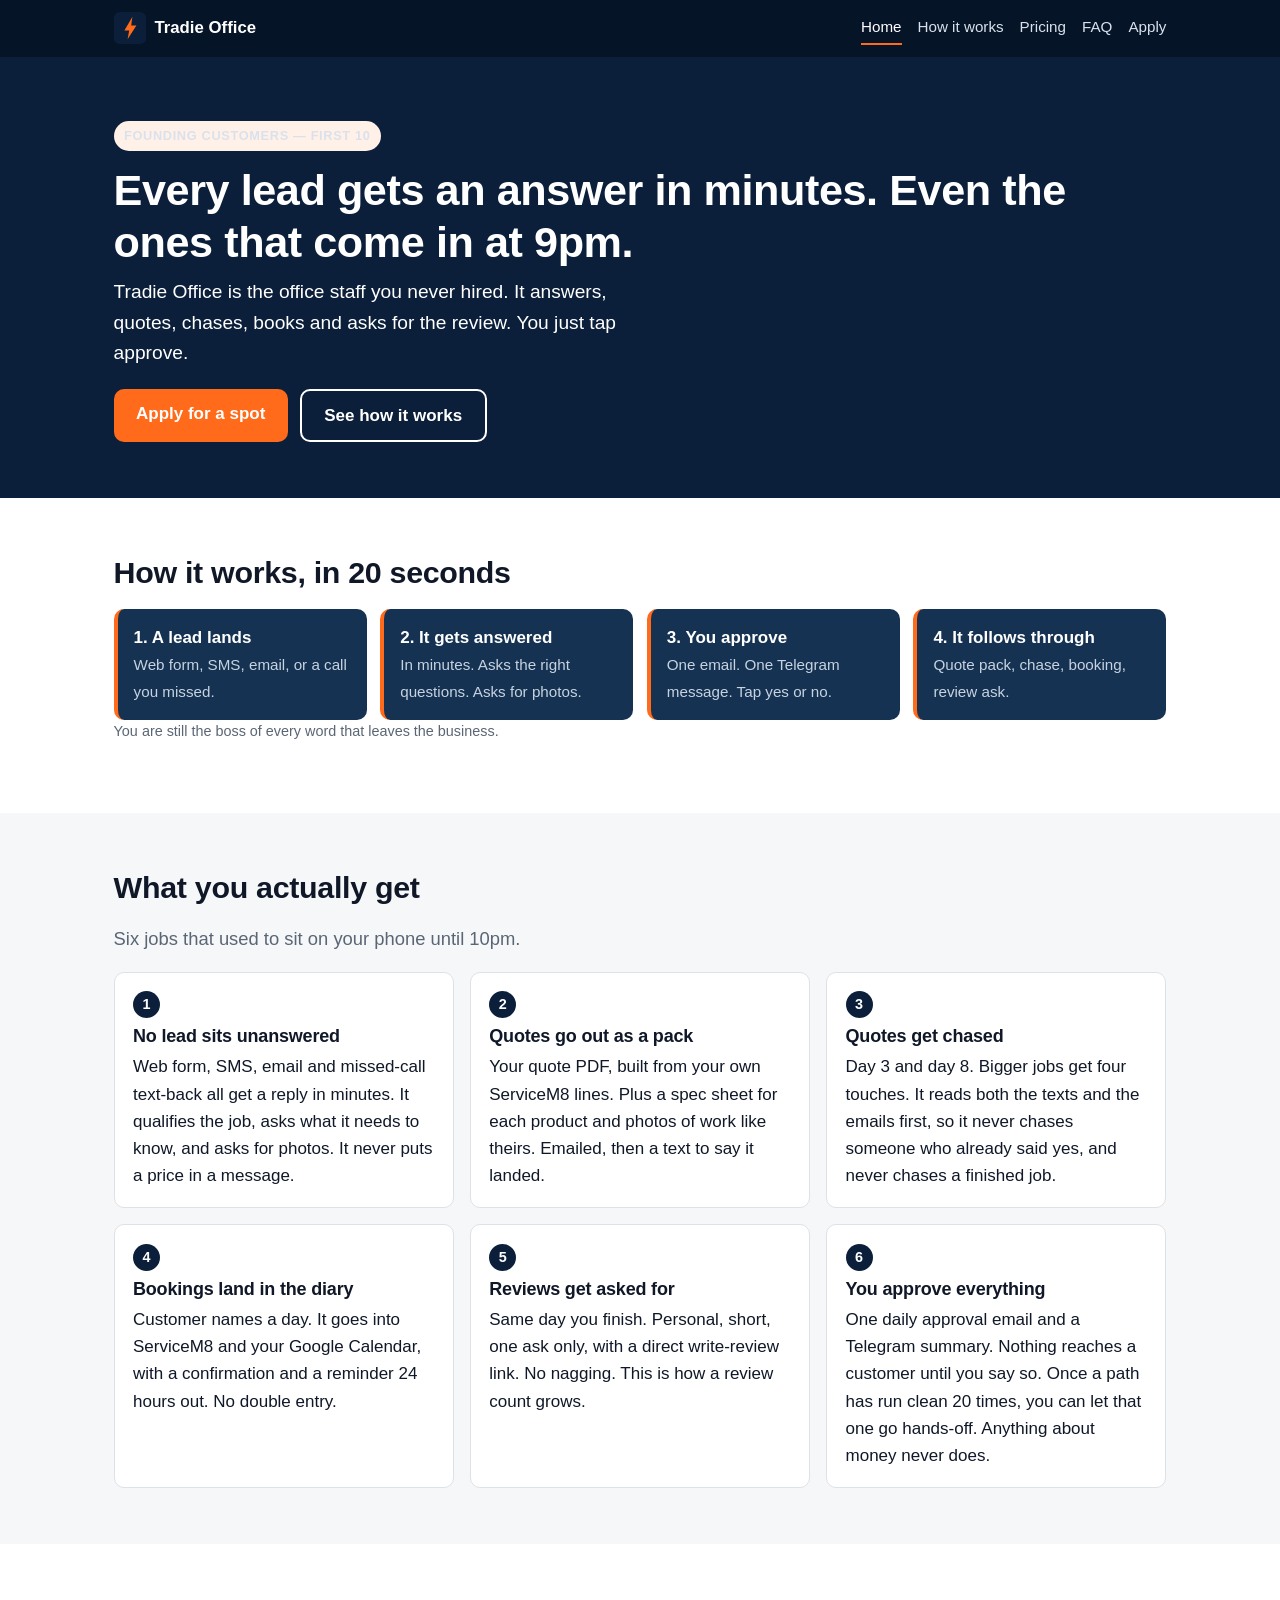
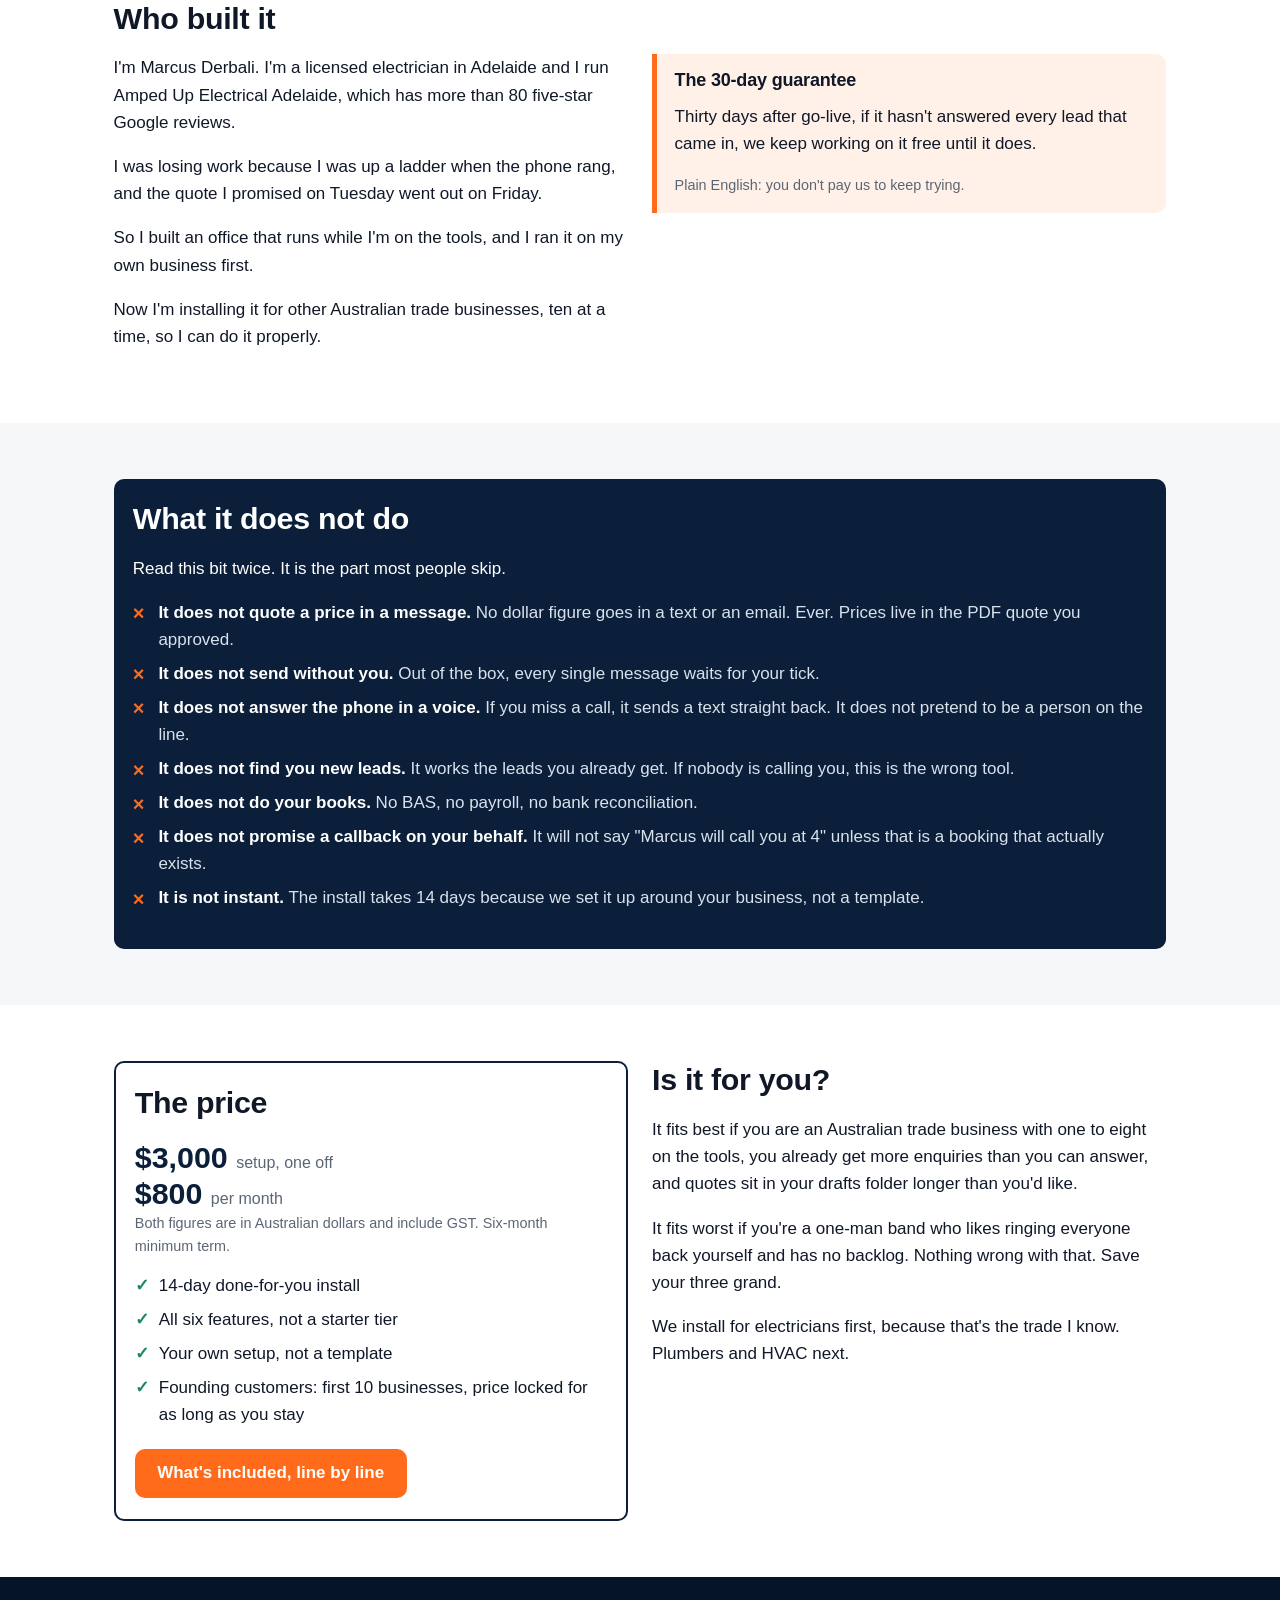
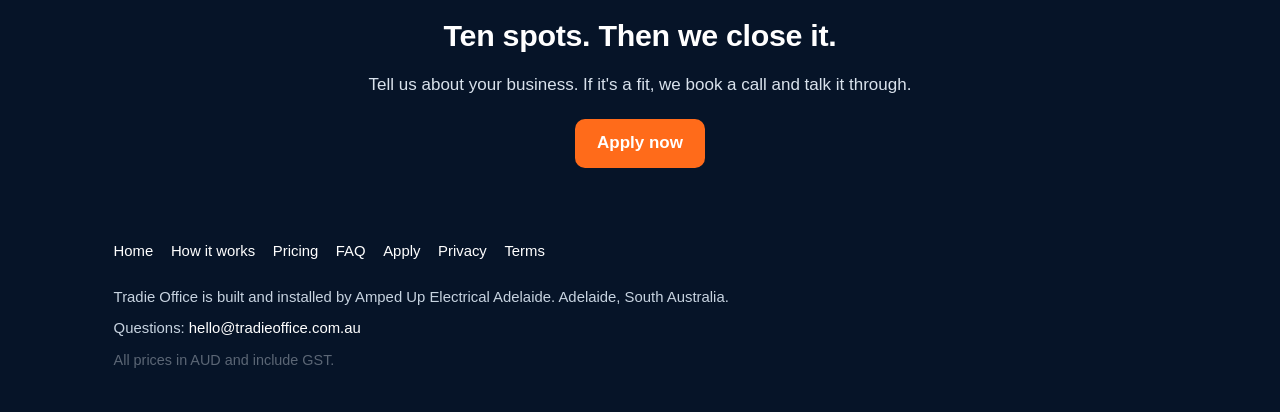
==== index.html @ 0591bdf0 "Tradie Office marketing site" ====
<!doctype html>
<html lang="en-AU">
<head>
<meta charset="utf-8">
<meta name="viewport" content="width=device-width, initial-scale=1">
<title>Tradie Office — the AI office for Australian trade businesses</title>
<meta name="description" content="Every lead answered in minutes. Quote packs, follow-ups, bookings and review asks — done for you, and nothing goes out without your OK. Built by a licensed Adelaide electrician.">
<link rel="canonical" href="https://ampedupelectricaladl.github.io/tradie-office-site/">
<meta property="og:type" content="website">
<meta property="og:site_name" content="Tradie Office">
<meta property="og:title" content="Tradie Office — the AI office for Australian trade businesses">
<meta property="og:description" content="Every lead answered in minutes. Quote packs, follow-ups, bookings and review asks. Nothing goes out without your OK.">
<meta property="og:url" content="https://ampedupelectricaladl.github.io/tradie-office-site/">
<meta property="og:image" content="https://ampedupelectricaladl.github.io/tradie-office-site/assets/logo.svg">
<meta property="og:locale" content="en_AU">
<meta name="twitter:card" content="summary">
<meta name="theme-color" content="#0B1F3A">
<link rel="icon" href="assets/mark.svg" type="image/svg+xml">
<link rel="stylesheet" href="assets/site.css">
</head>
<body>
<a class="skip" href="#main">Skip to content</a>

<header class="site-header">
  <div class="wrap">
    <a class="brand" href="index.html"><img src="assets/mark.svg" alt=""><span>Tradie Office</span></a>
    <nav class="nav" aria-label="Main">
      <a href="index.html" aria-current="page">Home</a>
      <a href="how-it-works.html">How it works</a>
      <a href="pricing.html">Pricing</a>
      <a href="faq.html">FAQ</a>
      <a href="apply.html">Apply</a>
    </nav>
  </div>
</header>

<main id="main">

  <section class="hero">
    <div class="wrap">
      <p class="badge">Founding customers — first 10</p>
      <h1>Every lead gets an answer in minutes. Even the ones that come in at 9pm.</h1>
      <p class="promise">Tradie Office is the office staff you never hired. It answers, quotes, chases, books and asks for the review. You just tap approve.</p>
      <div class="btn-row">
        <a class="btn" href="apply.html">Apply for a spot</a>
        <a class="btn btn-ghost" href="how-it-works.html">See how it works</a>
      </div>
    </div>
  </section>

  <section class="section">
    <div class="wrap">
      <h2>How it works, in 20 seconds</h2>
      <ol class="strip">
        <li><strong>1. A lead lands</strong><span>Web form, SMS, email, or a call you missed.</span></li>
        <li><strong>2. It gets answered</strong><span>In minutes. Asks the right questions. Asks for photos.</span></li>
        <li><strong>3. You approve</strong><span>One email. One Telegram message. Tap yes or no.</span></li>
        <li><strong>4. It follows through</strong><span>Quote pack, chase, booking, review ask.</span></li>
      </ol>
      <p class="small">You are still the boss of every word that leaves the business.</p>
    </div>
  </section>

  <section class="section section-alt">
    <div class="wrap">
      <h2>What you actually get</h2>
      <p class="lede">Six jobs that used to sit on your phone until 10pm.</p>
      <div class="grid grid-3">
        <article class="card">
          <span class="num">1</span>
          <h3>No lead sits unanswered</h3>
          <p>Web form, SMS, email and missed-call text-back all get a reply in minutes. It qualifies the job, asks what it needs to know, and asks for photos. It never puts a price in a message.</p>
        </article>
        <article class="card">
          <span class="num">2</span>
          <h3>Quotes go out as a pack</h3>
          <p>Your quote PDF, built from your own ServiceM8 lines. Plus a spec sheet for each product and photos of work like theirs. Emailed, then a text to say it landed.</p>
        </article>
        <article class="card">
          <span class="num">3</span>
          <h3>Quotes get chased</h3>
          <p>Day 3 and day 8. Bigger jobs get four touches. It reads both the texts and the emails first, so it never chases someone who already said yes, and never chases a finished job.</p>
        </article>
        <article class="card">
          <span class="num">4</span>
          <h3>Bookings land in the diary</h3>
          <p>Customer names a day. It goes into ServiceM8 and your Google Calendar, with a confirmation and a reminder 24 hours out. No double entry.</p>
        </article>
        <article class="card">
          <span class="num">5</span>
          <h3>Reviews get asked for</h3>
          <p>Same day you finish. Personal, short, one ask only, with a direct write-review link. No nagging. This is how a review count grows.</p>
        </article>
        <article class="card">
          <span class="num">6</span>
          <h3>You approve everything</h3>
          <p>One daily approval email and a Telegram summary. Nothing reaches a customer until you say so. Once a path has run clean 20 times, you can let that one go hands-off. Anything about money never does.</p>
        </article>
      </div>
    </div>
  </section>

  <section class="section">
    <div class="wrap">
      <h2>Who built it</h2>
      <div class="grid grid-2">
        <div>
          <p>I'm Marcus Derbali. I'm a licensed electrician in Adelaide and I run Amped Up Electrical Adelaide, which has more than 80 five-star Google reviews.</p>
          <p>I was losing work because I was up a ladder when the phone rang, and the quote I promised on Tuesday went out on Friday.</p>
          <p>So I built an office that runs while I'm on the tools, and I ran it on my own business first.</p>
          <p>Now I'm installing it for other Australian trade businesses, ten at a time, so I can do it properly.</p>
        </div>
        <div>
          <div class="guarantee">
            <h3>The 30-day guarantee</h3>
            <p>Thirty days after go-live, if it hasn't answered every lead that came in, we keep working on it free until it does.</p>
            <p class="small">Plain English: you don't pay us to keep trying.</p>
          </div>
        </div>
      </div>
    </div>
  </section>

  <section class="section section-alt">
    <div class="wrap">
      <div class="honest">
        <h2>What it does not do</h2>
        <p>Read this bit twice. It is the part most people skip.</p>
        <ul>
          <li><strong>It does not quote a price in a message.</strong> No dollar figure goes in a text or an email. Ever. Prices live in the PDF quote you approved.</li>
          <li><strong>It does not send without you.</strong> Out of the box, every single message waits for your tick.</li>
          <li><strong>It does not answer the phone in a voice.</strong> If you miss a call, it sends a text straight back. It does not pretend to be a person on the line.</li>
          <li><strong>It does not find you new leads.</strong> It works the leads you already get. If nobody is calling you, this is the wrong tool.</li>
          <li><strong>It does not do your books.</strong> No BAS, no payroll, no bank reconciliation.</li>
          <li><strong>It does not promise a callback on your behalf.</strong> It will not say "Marcus will call you at 4" unless that is a booking that actually exists.</li>
          <li><strong>It is not instant.</strong> The install takes 14 days because we set it up around your business, not a template.</li>
        </ul>
      </div>
    </div>
  </section>

  <section class="section">
    <div class="wrap">
      <div class="grid grid-2">
        <div class="price">
          <h2>The price</h2>
          <span class="figure">$3,000 <small>setup, one off</small></span>
          <span class="figure">$800 <small>per month</small></span>
          <p class="small">Both figures are in Australian dollars and include GST. Six-month minimum term.</p>
          <ul>
            <li>14-day done-for-you install</li>
            <li>All six features, not a starter tier</li>
            <li>Your own setup, not a template</li>
            <li>Founding customers: first 10 businesses, price locked for as long as you stay</li>
          </ul>
          <div class="btn-row"><a class="btn" href="pricing.html">What's included, line by line</a></div>
        </div>
        <div>
          <h2>Is it for you?</h2>
          <p>It fits best if you are an Australian trade business with one to eight on the tools, you already get more enquiries than you can answer, and quotes sit in your drafts folder longer than you'd like.</p>
          <p>It fits worst if you're a one-man band who likes ringing everyone back yourself and has no backlog. Nothing wrong with that. Save your three grand.</p>
          <p>We install for electricians first, because that's the trade I know. Plumbers and HVAC next.</p>
        </div>
      </div>
    </div>
  </section>

  <section class="cta-band">
    <div class="wrap">
      <h2>Ten spots. Then we close it.</h2>
      <p>Tell us about your business. If it's a fit, we book a call and talk it through.</p>
      <div class="btn-row centre-row"><a class="btn" href="apply.html">Apply now</a></div>
    </div>
  </section>

</main>

<footer class="site-footer">
  <div class="wrap">
    <ul class="foot-nav">
      <li><a href="index.html">Home</a></li>
      <li><a href="how-it-works.html">How it works</a></li>
      <li><a href="pricing.html">Pricing</a></li>
      <li><a href="faq.html">FAQ</a></li>
      <li><a href="apply.html">Apply</a></li>
      <li><a href="privacy.html">Privacy</a></li>
      <li><a href="terms.html">Terms</a></li>
    </ul>
    <p>Tradie Office is built and installed by Amped Up Electrical Adelaide. Adelaide, South Australia.</p>
    <p>Questions: <a href="mailto:hello@tradieoffice.com.au">hello@tradieoffice.com.au</a></p>
    <p class="small">All prices in AUD and include GST.</p>
  </div>
</footer>
</body>
</html>
---- assets/site.css ----
/* Tradie Office — marketing site
   One stylesheet. No build step. No network fonts. System stack only.
   Colours: navy #0B1F3A, orange #FF6B1A, white.
   Mobile-first: base rules are phone rules; media queries add width. */

:root {
  --navy: #0B1F3A;
  --navy-deep: #061428;
  --navy-mid: #153252;
  --orange: #FF6B1A;
  --orange-dark: #D4530A;
  --orange-soft: #FFF1E8;
  --white: #FFFFFF;
  --off-white: #F6F7F9;
  --border: #DDE2E8;
  --text: #101828;
  --muted: #5B6675;
  --green: #1B8A5A;
  --maxw: 68rem;
  --radius: 10px;
}

*, *::before, *::after { box-sizing: border-box; }

html { -webkit-text-size-adjust: 100%; scroll-behavior: smooth; }

body {
  margin: 0;
  font-family: -apple-system, BlinkMacSystemFont, "Segoe UI", Roboto,
    "Helvetica Neue", Arial, "Noto Sans", sans-serif;
  font-size: 1.0625rem;
  line-height: 1.6;
  color: var(--text);
  background: var(--white);
}

h1, h2, h3 { line-height: 1.2; margin: 0 0 0.6em; font-weight: 700; letter-spacing: -0.01em; }
h1 { font-size: 2rem; }
h2 { font-size: 1.5rem; }
h3 { font-size: 1.125rem; }
p { margin: 0 0 1em; }
ul, ol { margin: 0 0 1em; padding-left: 1.25rem; }
li { margin-bottom: 0.4em; }
a { color: var(--orange-dark); }
a:hover { color: var(--orange); }
img, svg { max-width: 100%; height: auto; }
hr { border: 0; border-top: 1px solid var(--border); margin: 2rem 0; }

.wrap { width: 100%; max-width: var(--maxw); margin: 0 auto; padding: 0 1.1rem; }
.section { padding: 2.5rem 0; }
.section-alt { background: var(--off-white); }
.lede { font-size: 1.15rem; color: var(--muted); }
.small { font-size: 0.9rem; color: var(--muted); }
.centre { text-align: center; }

/* ---------- skip link ---------- */
.skip {
  position: absolute; left: -9999px; top: 0;
  background: var(--orange); color: #fff; padding: 0.6rem 1rem; z-index: 50;
}
.skip:focus { left: 0; }

/* ---------- header / nav ---------- */
.site-header { background: var(--navy-deep); color: var(--white); }
.site-header .wrap {
  display: flex; flex-wrap: wrap; align-items: center;
  gap: 0.5rem 1rem; padding-top: 0.75rem; padding-bottom: 0.75rem;
}
.brand { display: flex; align-items: center; gap: 0.55rem; text-decoration: none; color: var(--white); font-weight: 700; }
.brand img { width: 2rem; height: 2rem; }
.brand span { font-size: 1.05rem; }
.nav { display: flex; flex-wrap: wrap; gap: 0.35rem 1rem; margin-left: auto; }
.nav a { color: #D9E2EC; text-decoration: none; font-size: 0.95rem; padding: 0.2rem 0; }
.nav a:hover, .nav a[aria-current="page"] { color: var(--white); border-bottom: 2px solid var(--orange); }

/* ---------- buttons ---------- */
.btn {
  display: inline-block; background: var(--orange); color: #fff;
  font-weight: 700; text-decoration: none; padding: 0.85rem 1.4rem;
  border-radius: var(--radius); border: 0; cursor: pointer;
  font-size: 1.0625rem; font-family: inherit; line-height: 1.3;
}
.btn:hover { background: var(--orange-dark); color: #fff; }
.btn-ghost { background: transparent; border: 2px solid var(--white); color: var(--white); }
.btn-ghost:hover { background: rgba(255,255,255,0.12); color: #fff; }
.btn-row { display: flex; flex-wrap: wrap; gap: 0.75rem; margin: 1.25rem 0 0; }
.btn-row.centre-row { justify-content: center; }

/* ---------- hero ---------- */
.hero { background: var(--navy); color: var(--white); padding: 2.75rem 0 2.5rem; }
.hero h1 { font-size: 2rem; margin-bottom: 0.5rem; }
.hero p { color: #D9E2EC; }
.hero .promise { font-size: 1.2rem; color: #fff; max-width: 34rem; }
.badge {
  display: inline-block; background: var(--orange-soft); color: var(--orange-dark);
  font-weight: 700; font-size: 0.8rem; text-transform: uppercase;
  letter-spacing: 0.05em; padding: 0.3rem 0.65rem; border-radius: 999px; margin-bottom: 0.9rem;
}

/* ---------- strip (20 second how it works) ---------- */
.strip { display: grid; gap: 0.85rem; margin: 0; padding: 0; list-style: none; counter-reset: step; }
.strip li {
  background: var(--navy-mid); border-radius: var(--radius); padding: 0.9rem 1rem;
  border-left: 4px solid var(--orange); margin: 0;
}
.strip strong { display: block; color: #fff; }
.strip span { color: #C7D3E0; font-size: 0.95rem; }

/* ---------- cards ---------- */
.grid { display: grid; gap: 1rem; }
.card {
  background: var(--white); border: 1px solid var(--border);
  border-radius: var(--radius); padding: 1.1rem 1.15rem;
}
.card h3 { margin-bottom: 0.35rem; }
.card p:last-child { margin-bottom: 0; }
.card .num {
  display: inline-block; background: var(--navy); color: #fff; font-weight: 700;
  width: 1.7rem; height: 1.7rem; line-height: 1.7rem; text-align: center;
  border-radius: 50%; font-size: 0.9rem; margin-bottom: 0.5rem;
}

/* ---------- honesty block ---------- */
.honest { background: var(--navy); color: #fff; border-radius: var(--radius); padding: 1.3rem 1.2rem; }
.honest h2 { color: #fff; }
.honest ul { list-style: none; padding: 0; }
.honest li { padding-left: 1.6rem; position: relative; color: #D9E2EC; }
.honest li::before {
  content: "\00d7"; position: absolute; left: 0; top: -0.1rem;
  color: var(--orange); font-weight: 700; font-size: 1.25rem;
}
.honest strong { color: #fff; }

/* ---------- price ---------- */
.price {
  border: 2px solid var(--navy); border-radius: var(--radius);
  padding: 1.3rem 1.2rem; background: var(--white);
}
.price .figure { font-size: 1.9rem; font-weight: 700; color: var(--navy); display: block; line-height: 1.2; }
.price .figure small { font-size: 1rem; font-weight: 400; color: var(--muted); }
.price ul { list-style: none; padding: 0; }
.price li { padding-left: 1.5rem; position: relative; }
.price li::before { content: "\2713"; position: absolute; left: 0; color: var(--green); font-weight: 700; }

.guarantee {
  border-left: 5px solid var(--orange); background: var(--orange-soft);
  padding: 1rem 1.1rem; border-radius: 0 var(--radius) var(--radius) 0;
}
.guarantee p:last-child { margin-bottom: 0; }

/* ---------- CTA band ---------- */
.cta-band { background: var(--navy-deep); color: #fff; text-align: center; padding: 2.5rem 0; }
.cta-band h2 { color: #fff; }
.cta-band p { color: #D9E2EC; }

/* ---------- timeline (how it works) ---------- */
.timeline { list-style: none; padding: 0; margin: 0; border-left: 3px solid var(--border); }
.timeline li { position: relative; padding: 0 0 1.4rem 1.3rem; margin: 0; }
.timeline li::before {
  content: ""; position: absolute; left: -0.55rem; top: 0.45rem;
  width: 0.85rem; height: 0.85rem; background: var(--orange); border-radius: 50%;
}
.timeline h3 { margin-bottom: 0.2rem; }
.day { font-size: 0.8rem; font-weight: 700; text-transform: uppercase; letter-spacing: 0.05em; color: var(--orange-dark); }

/* ---------- FAQ ---------- */
.faq { border-top: 1px solid var(--border); }
.faq details { border-bottom: 1px solid var(--border); padding: 0.9rem 0; }
.faq summary { font-weight: 700; cursor: pointer; font-size: 1.0625rem; }
.faq summary::-webkit-details-marker { display: none; }
.faq summary::marker { content: ""; }
.faq summary::before { content: "+ "; color: var(--orange); font-weight: 700; }
.faq details[open] summary::before { content: "\2212 "; }
.faq details > *:not(summary) { margin-top: 0.7rem; }

/* ---------- form ---------- */
.form { display: grid; gap: 1rem; max-width: 34rem; }
.field label { display: block; font-weight: 700; margin-bottom: 0.3rem; font-size: 0.97rem; }
.field input, .field select, .field textarea {
  width: 100%; padding: 0.7rem 0.75rem; font-size: 1.0625rem; font-family: inherit;
  border: 1px solid var(--border); border-radius: var(--radius); background: #fff; color: var(--text);
}
.field input:focus, .field select:focus, .field textarea:focus {
  outline: 3px solid rgba(255,107,26,0.35); border-color: var(--orange);
}
.field .hint { display: block; font-size: 0.85rem; color: var(--muted); margin-top: 0.25rem; }
.form-note { font-size: 0.9rem; color: var(--muted); }
.form-status { padding: 0.9rem 1rem; border-radius: var(--radius); font-weight: 700; }
.form-status.ok { background: #E7F5EE; color: var(--green); border: 1px solid var(--green); }
.form-status.err { background: var(--orange-soft); color: var(--orange-dark); border: 1px solid var(--orange); }
[hidden] { display: none !important; }

/* ---------- table ---------- */
.table-wrap { overflow-x: auto; }
table { border-collapse: collapse; width: 100%; font-size: 0.97rem; }
th, td { text-align: left; padding: 0.6rem 0.7rem; border-bottom: 1px solid var(--border); vertical-align: top; }
th { background: var(--off-white); font-weight: 700; }

/* ---------- footer ---------- */
.site-footer { background: var(--navy-deep); color: #C7D3E0; padding: 2rem 0; font-size: 0.93rem; }
.site-footer a { color: #fff; text-decoration: none; }
.site-footer a:hover { text-decoration: underline; }
.site-footer .foot-nav { display: flex; flex-wrap: wrap; gap: 0.4rem 1.1rem; margin-bottom: 1rem; padding: 0; list-style: none; }
.site-footer p { margin-bottom: 0.5rem; }

/* ---------- wider screens ---------- */
@media (min-width: 40rem) {
  h1 { font-size: 2.6rem; }
  h2 { font-size: 1.9rem; }
  .hero h1 { font-size: 2.7rem; }
  .hero { padding: 4rem 0 3.5rem; }
  .section { padding: 3.5rem 0; }
  .strip { grid-template-columns: repeat(2, 1fr); }
  .grid-2 { grid-template-columns: repeat(2, 1fr); }
}

@media (min-width: 60rem) {
  .strip { grid-template-columns: repeat(4, 1fr); }
  .grid-3 { grid-template-columns: repeat(3, 1fr); }
  .grid-2 { grid-template-columns: repeat(2, 1fr); gap: 1.5rem; }
}

@media (prefers-reduced-motion: reduce) {
  html { scroll-behavior: auto; }
}
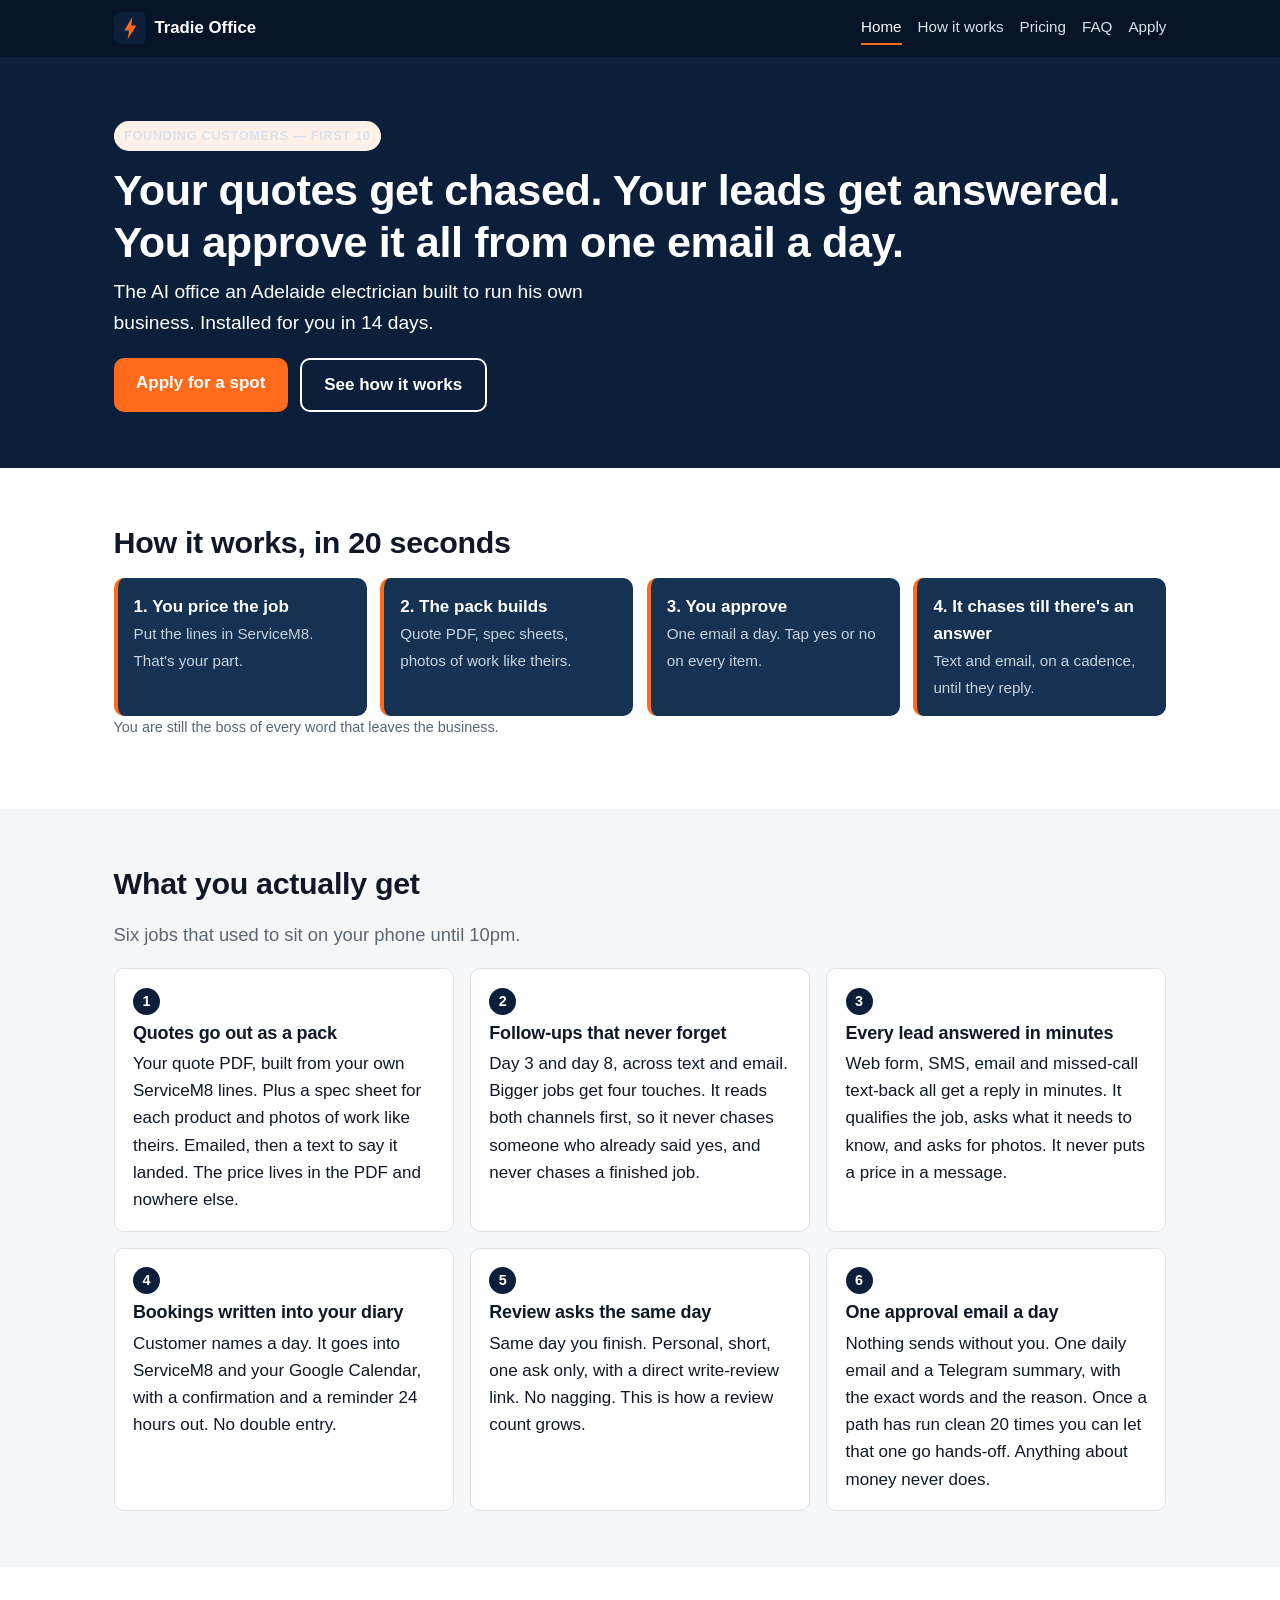
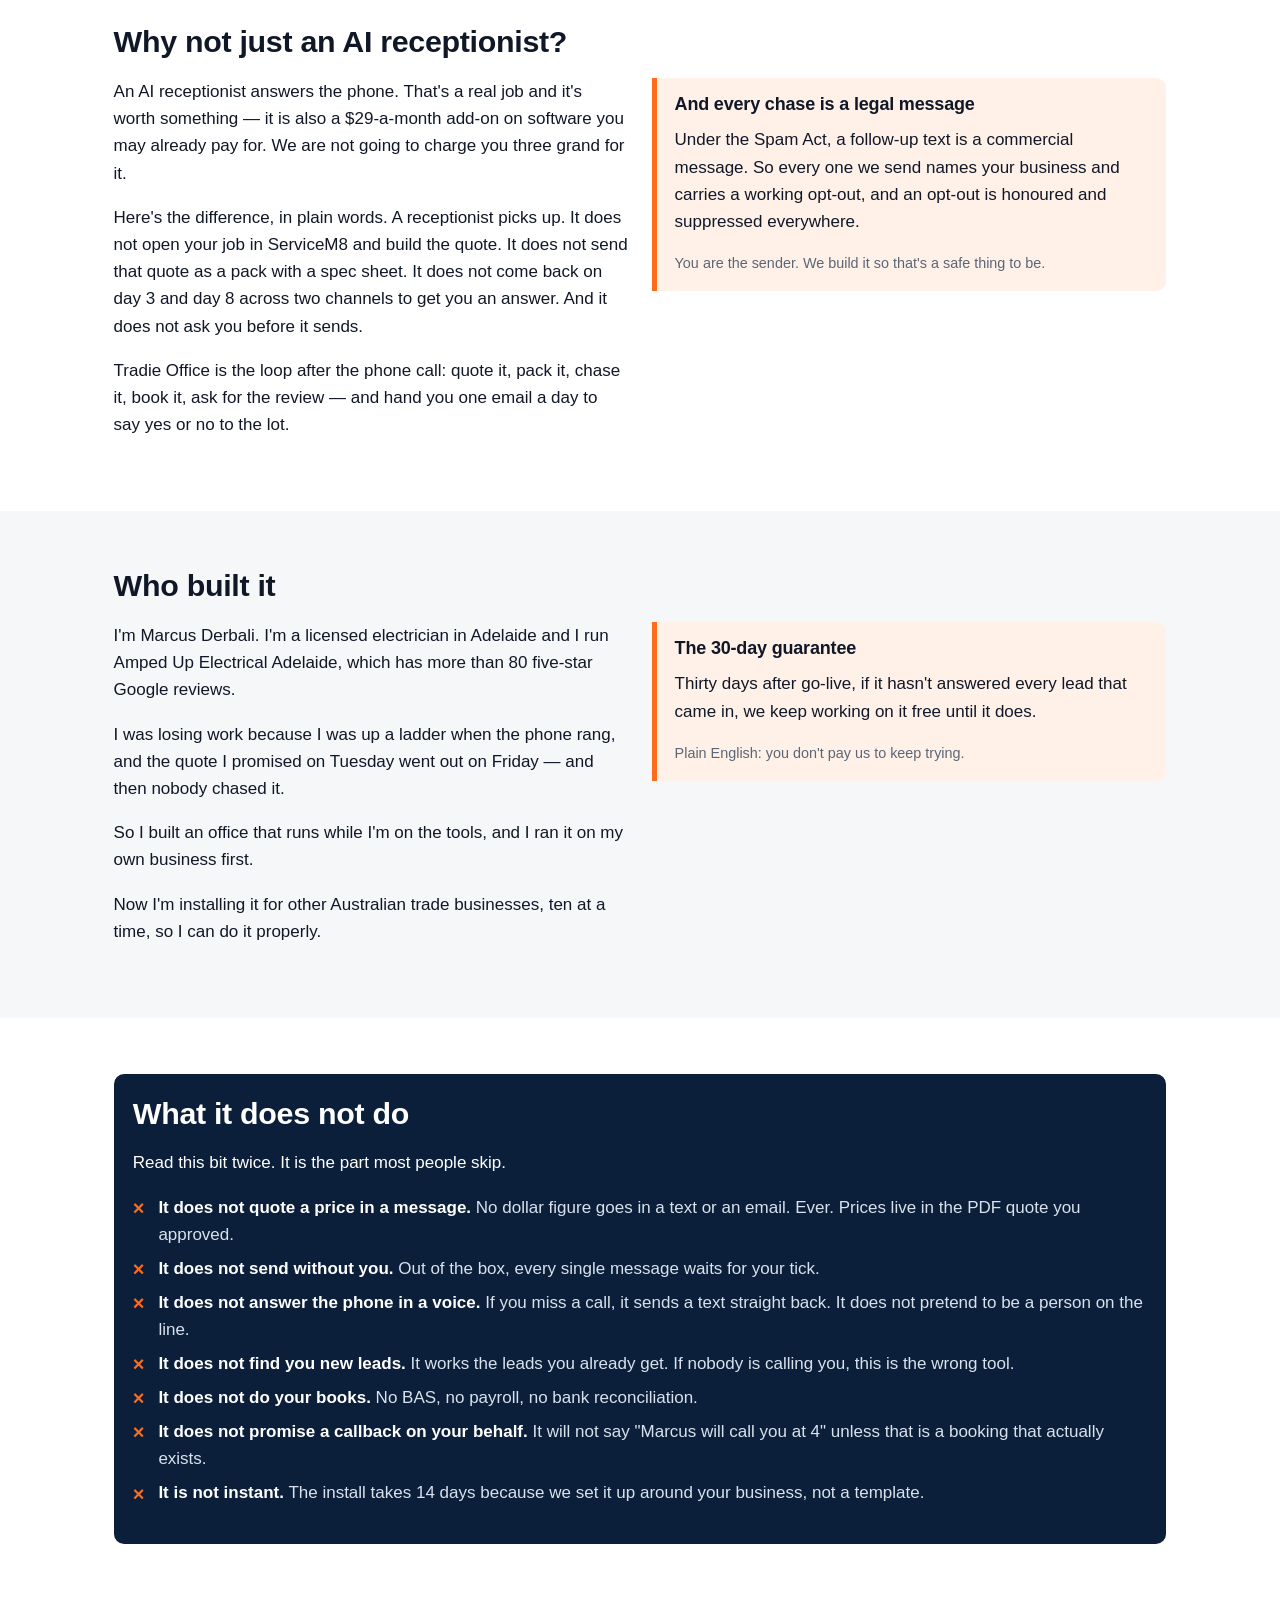
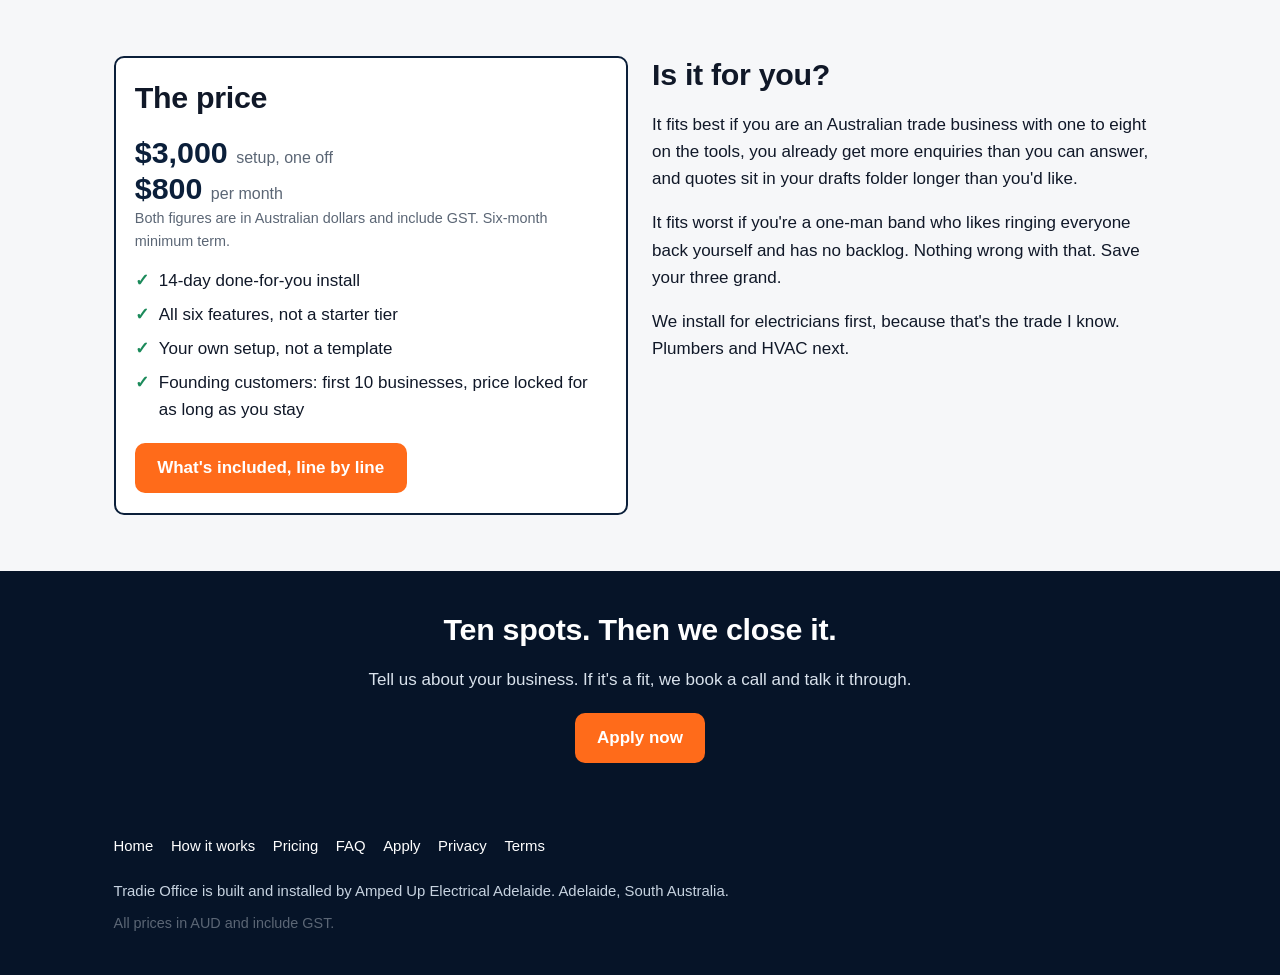
==== commit 52157f38: "Reposition: quote packs + chasing + approval" ====
--- a/index.html
+++ b/index.html
@@ -3,13 +3,13 @@
 <head>
 <meta charset="utf-8">
 <meta name="viewport" content="width=device-width, initial-scale=1">
-<title>Tradie Office — the AI office for Australian trade businesses</title>
-<meta name="description" content="Every lead answered in minutes. Quote packs, follow-ups, bookings and review asks — done for you, and nothing goes out without your OK. Built by a licensed Adelaide electrician.">
+<title>Tradie Office — your quotes get chased, your leads get answered</title>
+<meta name="description" content="Quote packs built from your job lines, chased on a cadence across text and email, and every lead answered — all approved by you from one email a day. Built by a licensed Adelaide electrician.">
 <link rel="canonical" href="https://ampedupelectricaladl.github.io/tradie-office-site/">
 <meta property="og:type" content="website">
 <meta property="og:site_name" content="Tradie Office">
-<meta property="og:title" content="Tradie Office — the AI office for Australian trade businesses">
-<meta property="og:description" content="Every lead answered in minutes. Quote packs, follow-ups, bookings and review asks. Nothing goes out without your OK.">
+<meta property="og:title" content="Your quotes get chased. Your leads get answered. You approve it all from one email a day.">
+<meta property="og:description" content="Quote packs built from your job lines, chased across text and email until you get an answer. The AI office an Adelaide electrician built to run his own business.">
 <meta property="og:url" content="https://ampedupelectricaladl.github.io/tradie-office-site/">
 <meta property="og:image" content="https://ampedupelectricaladl.github.io/tradie-office-site/assets/logo.svg">
 <meta property="og:locale" content="en_AU">
@@ -17,6 +17,7 @@
 <meta name="theme-color" content="#0B1F3A">
 <link rel="icon" href="assets/mark.svg" type="image/svg+xml">
 <link rel="stylesheet" href="assets/site.css">
+<script src="assets/config.js"></script>
 </head>
 <body>
 <a class="skip" href="#main">Skip to content</a>
@@ -39,8 +40,8 @@
   <section class="hero">
     <div class="wrap">
       <p class="badge">Founding customers — first 10</p>
-      <h1>Every lead gets an answer in minutes. Even the ones that come in at 9pm.</h1>
-      <p class="promise">Tradie Office is the office staff you never hired. It answers, quotes, chases, books and asks for the review. You just tap approve.</p>
+      <h1>Your quotes get chased. Your leads get answered. You approve it all from one email a day.</h1>
+      <p class="promise">The AI office an Adelaide electrician built to run his own business. Installed for you in 14 days.</p>
       <div class="btn-row">
         <a class="btn" href="apply.html">Apply for a spot</a>
         <a class="btn btn-ghost" href="how-it-works.html">See how it works</a>
@@ -52,10 +53,10 @@
     <div class="wrap">
       <h2>How it works, in 20 seconds</h2>
       <ol class="strip">
-        <li><strong>1. A lead lands</strong><span>Web form, SMS, email, or a call you missed.</span></li>
-        <li><strong>2. It gets answered</strong><span>In minutes. Asks the right questions. Asks for photos.</span></li>
-        <li><strong>3. You approve</strong><span>One email. One Telegram message. Tap yes or no.</span></li>
-        <li><strong>4. It follows through</strong><span>Quote pack, chase, booking, review ask.</span></li>
+        <li><strong>1. You price the job</strong><span>Put the lines in ServiceM8. That's your part.</span></li>
+        <li><strong>2. The pack builds</strong><span>Quote PDF, spec sheets, photos of work like theirs.</span></li>
+        <li><strong>3. You approve</strong><span>One email a day. Tap yes or no on every item.</span></li>
+        <li><strong>4. It chases till there's an answer</strong><span>Text and email, on a cadence, until they reply.</span></li>
       </ol>
       <p class="small">You are still the boss of every word that leaves the business.</p>
     </div>
@@ -68,45 +69,65 @@
       <div class="grid grid-3">
         <article class="card">
           <span class="num">1</span>
-          <h3>No lead sits unanswered</h3>
+          <h3>Quotes go out as a pack</h3>
+          <p>Your quote PDF, built from your own ServiceM8 lines. Plus a spec sheet for each product and photos of work like theirs. Emailed, then a text to say it landed. The price lives in the PDF and nowhere else.</p>
+        </article>
+        <article class="card">
+          <span class="num">2</span>
+          <h3>Follow-ups that never forget</h3>
+          <p>Day 3 and day 8, across text and email. Bigger jobs get four touches. It reads both channels first, so it never chases someone who already said yes, and never chases a finished job.</p>
+        </article>
+        <article class="card">
+          <span class="num">3</span>
+          <h3>Every lead answered in minutes</h3>
           <p>Web form, SMS, email and missed-call text-back all get a reply in minutes. It qualifies the job, asks what it needs to know, and asks for photos. It never puts a price in a message.</p>
         </article>
         <article class="card">
-          <span class="num">2</span>
-          <h3>Quotes go out as a pack</h3>
-          <p>Your quote PDF, built from your own ServiceM8 lines. Plus a spec sheet for each product and photos of work like theirs. Emailed, then a text to say it landed.</p>
-        </article>
-        <article class="card">
-          <span class="num">3</span>
-          <h3>Quotes get chased</h3>
-          <p>Day 3 and day 8. Bigger jobs get four touches. It reads both the texts and the emails first, so it never chases someone who already said yes, and never chases a finished job.</p>
-        </article>
-        <article class="card">
           <span class="num">4</span>
-          <h3>Bookings land in the diary</h3>
+          <h3>Bookings written into your diary</h3>
           <p>Customer names a day. It goes into ServiceM8 and your Google Calendar, with a confirmation and a reminder 24 hours out. No double entry.</p>
         </article>
         <article class="card">
           <span class="num">5</span>
-          <h3>Reviews get asked for</h3>
+          <h3>Review asks the same day</h3>
           <p>Same day you finish. Personal, short, one ask only, with a direct write-review link. No nagging. This is how a review count grows.</p>
         </article>
         <article class="card">
           <span class="num">6</span>
-          <h3>You approve everything</h3>
-          <p>One daily approval email and a Telegram summary. Nothing reaches a customer until you say so. Once a path has run clean 20 times, you can let that one go hands-off. Anything about money never does.</p>
+          <h3>One approval email a day</h3>
+          <p>Nothing sends without you. One daily email and a Telegram summary, with the exact words and the reason. Once a path has run clean 20 times you can let that one go hands-off. Anything about money never does.</p>
         </article>
       </div>
     </div>
   </section>
 
   <section class="section">
+    <div class="wrap">
+      <h2>Why not just an AI receptionist?</h2>
+      <div class="grid grid-2">
+        <div>
+          <p>An AI receptionist answers the phone. That's a real job and it's worth something — it is also a $29-a-month add-on on software you may already pay for. We are not going to charge you three grand for it.</p>
+          <p>Here's the difference, in plain words. A receptionist picks up. It does not open your job in ServiceM8 and build the quote. It does not send that quote as a pack with a spec sheet. It does not come back on day 3 and day 8 across two channels to get you an answer. And it does not ask you before it sends.</p>
+          <p>Tradie Office is the loop after the phone call: quote it, pack it, chase it, book it, ask for the review — and hand you one email a day to say yes or no to the lot.</p>
+        </div>
+        <div>
+          <div class="guarantee">
+            <h3>And every chase is a legal message</h3>
+            <p>Under the Spam Act, a follow-up text is a commercial message. So every one we send names your business and carries a working opt-out, and an opt-out is honoured and suppressed everywhere.</p>
+            <p class="small">You are the sender. We build it so that's a safe thing to be.</p>
+          </div>
+        </div>
+      </div>
+    </div>
+  </section>
+
+  <section class="section section-alt">
     <div class="wrap">
       <h2>Who built it</h2>
       <div class="grid grid-2">
         <div>
           <p>I'm Marcus Derbali. I'm a licensed electrician in Adelaide and I run Amped Up Electrical Adelaide, which has more than 80 five-star Google reviews.</p>
-          <p>I was losing work because I was up a ladder when the phone rang, and the quote I promised on Tuesday went out on Friday.</p>
+          <p>I was losing work because I was up a ladder when the phone rang, and the quote I promised on Tuesday went out on Friday — and then nobody chased it.</p>
           <p>So I built an office that runs while I'm on the tools, and I ran it on my own business first.</p>
           <p>Now I'm installing it for other Australian trade businesses, ten at a time, so I can do it properly.</p>
         </div>
@@ -121,7 +142,7 @@
     </div>
   </section>
 
-  <section class="section section-alt">
+  <section class="section">
     <div class="wrap">
       <div class="honest">
         <h2>What it does not do</h2>
@@ -139,7 +160,7 @@
     </div>
   </section>
 
-  <section class="section">
+  <section class="section section-alt">
     <div class="wrap">
       <div class="grid grid-2">
         <div class="price">
@@ -187,9 +208,10 @@
       <li><a href="terms.html">Terms</a></li>
     </ul>
     <p>Tradie Office is built and installed by Amped Up Electrical Adelaide. Adelaide, South Australia.</p>
-    <p>Questions: <a href="mailto:hello@tradieoffice.com.au">hello@tradieoffice.com.au</a></p>
+    <p data-contact-line hidden></p>
     <p class="small">All prices in AUD and include GST.</p>
   </div>
 </footer>
+<script src="assets/site.js"></script>
 </body>
 </html>
